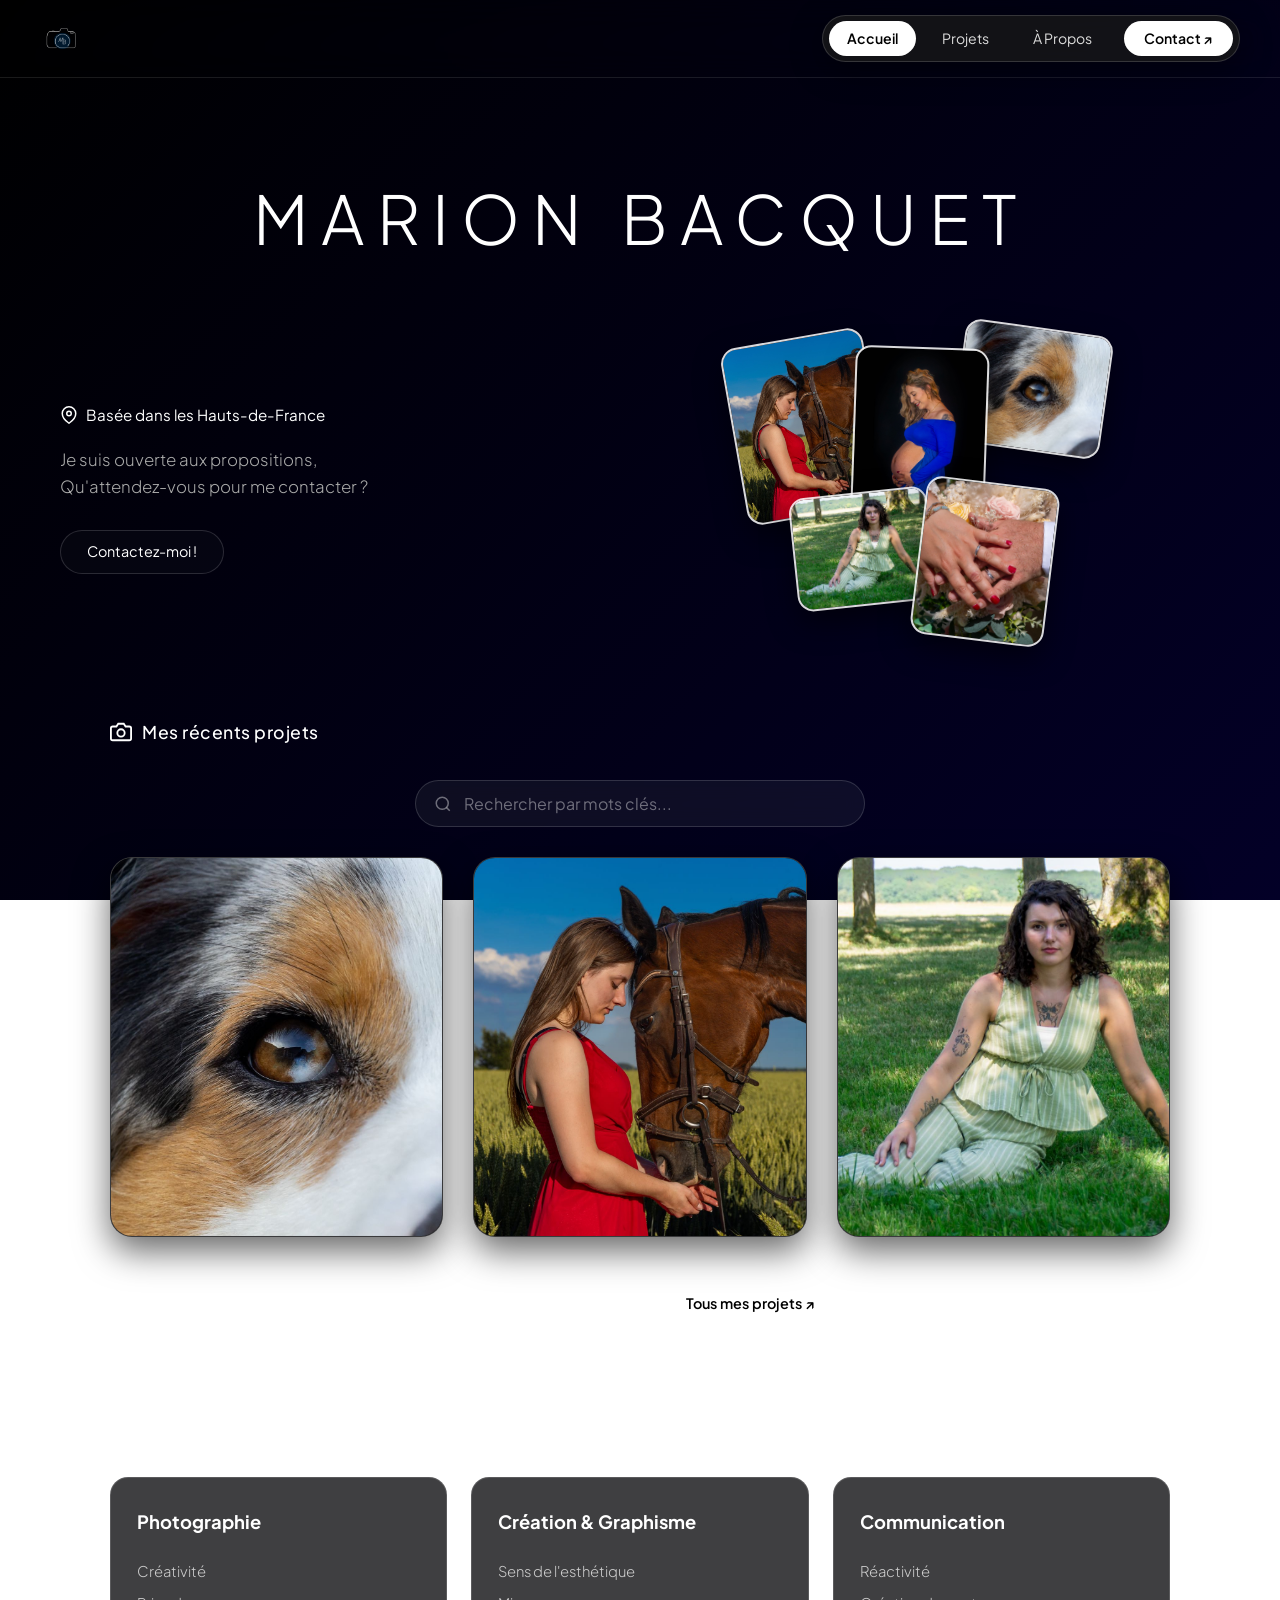
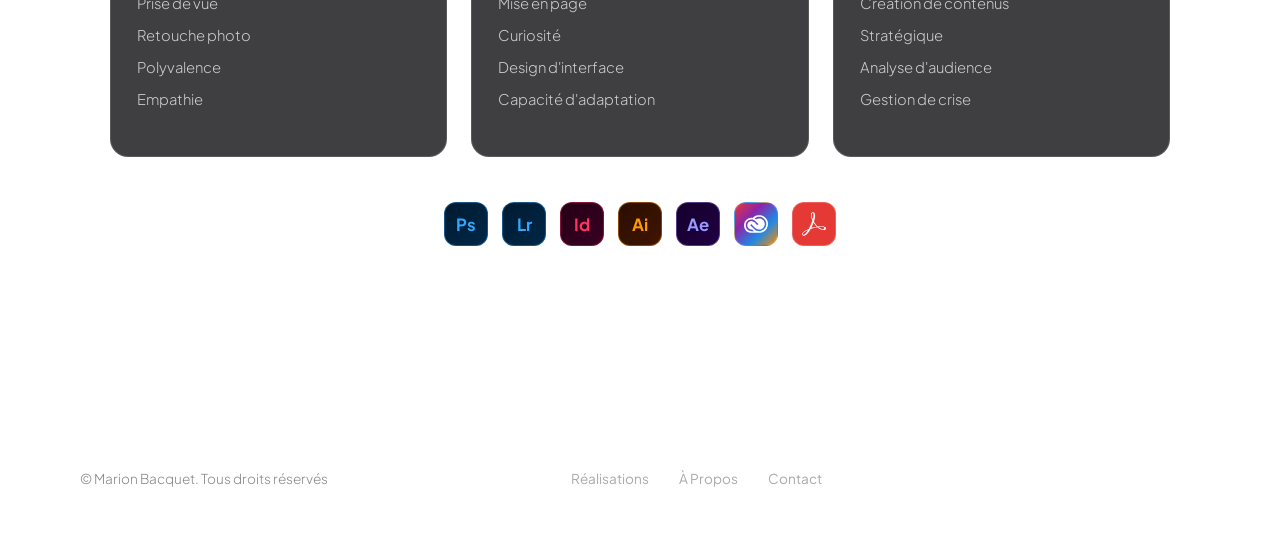
==== index.html @ b490e2b1 "photo_art" ====
<!DOCTYPE html>
<html lang="fr">

<head>
    <meta charset="UTF-8">
    <meta name="viewport" content="width=device-width, initial-scale=1.0">
    <title>Marion Bacquet - Portfolio</title>
    <meta name="description"
        content="Portfolio professionnel de Marion Bacquet. Photographie, Création & Graphisme, et Communication.">
    <!-- Google Fonts -->
    <link rel="preconnect" href="https://fonts.googleapis.com">
    <link rel="preconnect" href="https://fonts.gstatic.com" crossorigin>
    <link
        href="https://fonts.googleapis.com/css2?family=Plus+Jakarta+Sans:ital,wght@0,300;0,400;0,500;0,600;0,700;1,400&display=swap"
        rel="stylesheet">
    <link rel="stylesheet" href="style.css">
</head>

<body>

    <!-- Top Navigation Header -->
    <header class="navbar-header">
        <div class="nav-container">
            <!-- Brand Logo -->
            <a href="index.html" class="brand-logo" aria-label="Accueil Marion Bacquet">
                <img src="assets/logo.png" alt="Logo Marion Bacquet" class="grid-card-photo">
            </a>

            <!-- Pill Navigation Bar -->
            <nav class="nav-capsule">
                <a href="index.html" class="nav-link active">Accueil</a>
                <a href="projets.html" class="nav-link">Projets</a>
                <a href="about.html" class="nav-link">À Propos</a>
                <a href="#contact" class="nav-btn-contact">Contact ↗</a>
            </nav>
        </div>
        <meta property="og:title" content="Portfolio" />
        <meta property="og:description" content="Mon portfolio" />
        <meta property="og:image" content="https://marionbacquet.com/assets/og-image.png" />
        <meta property="og:image:width" content="1200" />
        <meta property="og:image:height" content="627" />
        <meta property="og:type" content="website" />

        <!-- Pour forcer l'affichage en grand sur mobile et autres réseaux -->
        <meta name="twitter:card" content="summary_large_image" />
        <meta name="twitter:image" content="https://marionbacquet/assets/og-image.png" />
    </header>

    <main>
        <!-- Hero Section -->
        <section class="hero-section">
            <h1 class="hero-title">MARION BACQUET</h1>

            <div class="hero-grid">
                <!-- Hero Left Column -->
                <div class="hero-left">
                    <div class="location-badge">
                        <svg class="icon-pin" width="18" height="18" viewBox="0 0 24 24" fill="none"
                            stroke="currentColor" stroke-width="2">
                            <path d="M21 10c0 7-9 13-9 13s-9-6-9-13a9 9 0 0 1 18 0z"></path>
                            <circle cx="12" cy="10" r="3"></circle>
                        </svg>
                        <span>Basée dans les Hauts-de-France</span>
                    </div>

                    <p class="hero-intro">
                        Je suis ouverte aux propositions,<br>
                        Qu'attendez-vous pour me contacter ?
                    </p>

                    <a href="#contact" class="btn-pill-outline">Contactez-moi !</a>
                </div>

                <!-- Hero Right Column (Collage Photos) -->
                <div class="hero-right">
                    <div class="photo-collage">
                        <!-- Photo 1: Red dress with horse -->
                        <div class="collage-item item-1">
                            <img src="assets/horse_red_dress.png" alt="Shooting Cheval - Femme robe rouge"
                                fetchpriority="high" decoding="async">
                        </div>
                        <!-- Photo 2: Maternity blue dress -->
                        <div class="collage-item item-2">
                            <img src="assets/maternity_blue.png" alt="Shooting Maternité - Robe bleue" decoding="async">
                        </div>
                        <!-- Photo 3: Dog portrait -->
                        <div class="collage-item item-3">
                            <img src="assets/dog_portrait.png" alt="Portrait canin - Chien yeux bleus" decoding="async">
                        </div>
                        <!-- Photo 4: Woman in grass -->
                        <div class="collage-item item-4">
                            <img src="assets/woman_grass.png" alt="Portrait femme dans l'herbe" decoding="async">
                        </div>
                        <!-- Photo 5: Couple rings -->
                        <div class="collage-item item-5">
                            <img src="assets/couple_rings.png" alt="Main couple avec alliances et bouquet"
                                decoding="async">
                        </div>
                    </div>
                </div>
            </div>
        </section>

        <!-- Section: Mes récents projets -->
        <section class="section-projects" id="projets">
            <div class="section-header">
                <svg class="section-icon" width="22" height="22" viewBox="0 0 24 24" fill="none" stroke="currentColor"
                    stroke-width="2">
                    <path d="M23 19a2 2 0 0 1-2 2H3a2 2 0 0 1-2-2V8a2 2 0 0 1 2-2h4l2-3h6l2 3h4a2 2 0 0 1 2 2z"></path>
                    <circle cx="12" cy="13" r="4"></circle>
                </svg>
                <h2>Mes récents projets</h2>
            </div>

            <!-- Barre de recherche pour les projets -->
            <div class="search-bar-container">
                <div class="search-bar-wrapper">
                    <svg class="search-icon" width="18" height="18" viewBox="0 0 24 24" fill="none"
                        stroke="currentColor" stroke-width="2">
                        <circle cx="11" cy="11" r="8"></circle>
                        <line x1="21" y1="21" x2="16.65" y2="16.65"></line>
                    </svg>
                    <input type="text" class="project-search-input" placeholder="Rechercher par mots clés..."
                        aria-label="Rechercher des projets">
                </div>
            </div>

            <div class="all-projects-grid" id="mainProjectsGrid">
                <!-- Card 1: Portrait Canin -->
                <a href="shooting-dog.html" class="grid-card-interactive" aria-label="Projet Portrait Canin">
                    <img src="assets/dog_portrait.png" alt="Portrait Canin" class="grid-card-photo" loading="lazy"
                        decoding="async">
                    <div class="grid-card-glass-hover">
                        <h3>Portrait Canin</h3>
                        <p>Shooting animalier capturant la personnalité et la douceur des animaux de compagnie.</p>
                        <span class="glass-btn">Voir le projet ↗</span>
                    </div>
                </a>

                <!-- Card 2: Shooting Cheval -->
                <a href="shooting-cheval.html" class="grid-card-interactive" aria-label="Projet Shooting Cheval">
                    <img src="assets/horse_red_dress.png" alt="Shooting Cheval" class="grid-card-photo" loading="lazy"
                        decoding="async">
                    <div class="grid-card-glass-hover">
                        <h3>Shooting Cheval</h3>
                        <p>J'ai réalisé mon premier shooting avec un cheval en Juin dernier, ce fut une expérience très
                            enrichissante pour moi.</p>
                        <span class="glass-btn">Voir le projet ↗</span>
                    </div>
                </a>

                <!-- Card 3: Portrait Nature -->
                <a href="shooting-leslie.html" class="grid-card-interactive" aria-label="Projet Portrait Nature">
                    <img src="assets/woman_grass.png" alt="Portrait Nature" class="grid-card-photo" loading="lazy"
                        decoding="async">
                    <div class="grid-card-glass-hover">
                        <h3>Portrait Nature</h3>
                        <p>Shooting portrait en extérieur, dans un cadre très joli.</p>
                        <span class="glass-btn">Voir le projet ↗</span>
                    </div>
                </a>
            </div>

            <!-- Foldable Extra Projects Row -->
            <div class="extra-projects-wrapper" id="extraProjects">
                <div class="all-projects-grid" id="extraProjectsGrid" style="margin-top: 24px;">
                    <!-- Card 4: Mariage & Alliances -->
                    <a href="shooting-mariage.html" class="grid-card-interactive"
                        aria-label="Projet Mariage & Alliances">
                        <img src="assets/couple_rings.png" alt="Mariage & Alliances" class="grid-card-photo"
                            loading="lazy" decoding="async">
                        <div class="grid-card-glass-hover">
                            <h3>Mariage & Alliances</h3>
                            <p>Reportage mariage focalisé sur les détails, les émotions et les moments précieux.</p>
                            <span class="glass-btn">Voir le projet ↗</span>
                        </div>
                    </a>

                    <!-- Card 5: Bully On Rocks -->
                    <a href="bullyonrocks.html" class="grid-card-interactive" aria-label="Projet Bully On Rocks">
                        <img src="assets/bullyonrocks/tete.jpg" alt="Bully On Rocks" class="grid-card-photo"
                            loading="lazy" decoding="async">
                        <div class="grid-card-glass-hover">
                            <h3>Bully On Rocks</h3>
                            <p>Shooting pour un groupe de Rock, au festival de Bully-les-Mines en 2026. Le festival
                                "Bully On Rocks"</p>
                            <span class="glass-btn">Voir le projet ↗</span>
                        </div>
                    </a>

                    <!-- Card 6: Shooting Maternité -->
                    <a href="shooting-maternite.html" class="grid-card-interactive"
                        aria-label="Projet Shooting Maternité">
                        <img src="assets/maternity_blue.png" alt="Shooting Maternité" class="grid-card-photo"
                            loading="lazy" decoding="async">
                        <div class="grid-card-glass-hover">
                            <h3>Shooting Maternité</h3>
                            <p>Séance photo de mise en valeur de la future maman en intérieur.</p>
                            <span class="glass-btn">Voir le projet ↗</span>
                        </div>
                    </a>

                    <!-- Card 7: Projet Audiovisuel -->
                    <a href="audiovisuel.html" class="grid-card-interactive" aria-label="Projet Projet Audiovisuel">
                        <img src="assets/audiovisuel.png" alt="Projet Audiovisuel" class="grid-card-photo"
                            loading="lazy" decoding="async">
                        <div class="grid-card-glass-hover">
                            <h3>Projet Audiovisuel</h3>
                            <p>Court-métrage et réalisation vidéo explorant la dynamique relationnelle, les éclairages
                                cinématographiques et la colorimétrie.</p>
                            <span class="glass-btn">Voir le projet ↗</span>
                        </div>
                    </a>

                    <!-- Card 8: Communication & Branding -->
                    <a href="communication.html" class="grid-card-interactive"
                        aria-label="Projet Communication & Branding">
                        <img src="assets/communication.png" alt="Communication & Branding" class="grid-card-photo"
                            loading="lazy" decoding="async">
                        <div class="grid-card-glass-hover">
                            <h3>Communication & Branding</h3>
                            <p>Conception d'identités visuelles, chartes graphiques et supports de communication.</p>
                            <span class="glass-btn">Voir le projet ↗</span>
                        </div>
                    </a>

                    <!-- Card 9: Shooting Studio -->
                    <a href="audiovisuel.html" class="grid-card-interactive" aria-label="Projet Shooting Studio">
                        <img src="assets/audio1.png" alt="Shooting Studio" class="grid-card-photo" loading="lazy"
                            decoding="async">
                        <div class="grid-card-glass-hover">
                            <h3>Shooting Studio</h3>
                            <p>Travail de la lumière et des ombres en studio pour des portraits artistiques uniques.</p>
                            <span class="glass-btn">Voir le projet ↗</span>
                        </div>
                    </a>

                    <!-- Card 10: Tournage Extérieur -->
                    <a href="audiovisuel.html" class="grid-card-interactive" aria-label="Projet Tournage Extérieur">
                        <img src="assets/audio2.png" alt="Tournage Extérieur" class="grid-card-photo" loading="lazy"
                            decoding="async">
                        <div class="grid-card-glass-hover">
                            <h3>Tournage Extérieur</h3>
                            <p>Prises de vue en lumière naturelle lors de "l'heure d'or" pour spots vidéo de prévention.
                            </p>
                            <span class="glass-btn">Voir le projet ↗</span>
                        </div>
                    </a>
                </div>
            </div>

            <div class="section-action" style="display: flex; gap: 14px; flex-wrap: wrap; justify-content: center;">
                <button type="button" id="toggleProjectsBtn" class="btn-pill-large"
                    style="cursor: pointer; background: rgba(255, 255, 255, 0.05);">Voir plus de projets ▼</button>
                <a href="projets.html" class="btn-pill-large"
                    style="background: #ffffff; color: #000000; font-weight: 600;">Tous mes projets ↗</a>
            </div>
        </section>

        <!-- Section: Mes compétences -->
        <section class="section-skills" id="competences">
            <div class="section-header">
                <svg class="section-icon" width="22" height="22" viewBox="0 0 24 24" fill="none" stroke="currentColor"
                    stroke-width="2">
                    <path d="M12 22s8-4 8-10V5l-8-3-8 3v7c0 6 8 10 8 10z"></path>
                    <polyline points="9 12 11 14 15 10"></polyline>
                </svg>
                <h2>Mes compétences</h2>
            </div>

            <div class="skills-grid">
                <!-- Skill 1 -->
                <div class="skill-card">
                    <h3>Photographie</h3>
                    <ul>
                        <li>Créativité</li>
                        <li>Prise de vue</li>
                        <li>Retouche photo</li>
                        <li>Polyvalence</li>
                        <li>Empathie</li>
                    </ul>
                </div>

                <!-- Skill 2 -->
                <div class="skill-card">
                    <h3>Création & Graphisme</h3>
                    <ul>
                        <li>Sens de l'esthétique</li>
                        <li>Mise en page</li>
                        <li>Curiosité</li>
                        <li>Design d'interface</li>
                        <li>Capacité d'adaptation</li>
                    </ul>
                </div>

                <!-- Skill 3 -->
                <div class="skill-card">
                    <h3>Communication</h3>
                    <ul>
                        <li>Réactivité</li>
                        <li>Création de contenus</li>
                        <li>Stratégique</li>
                        <li>Analyse d'audience</li>
                        <li>Gestion de crise</li>
                    </ul>
                </div>
            </div>

            <!-- Adobe Software Badges Row -->
            <div class="adobe-tools-row">
                <div class="adobe-badge ps" title="Adobe Photoshop">
                    <span>Ps</span>
                </div>
                <div class="adobe-badge lr" title="Adobe Lightroom">
                    <span>Lr</span>
                </div>
                <div class="adobe-badge id" title="Adobe InDesign">
                    <span>Id</span>
                </div>
                <div class="adobe-badge ai" title="Adobe Illustrator">
                    <span>Ai</span>
                </div>
                <div class="adobe-badge ae" title="Adobe After Effects">
                    <span>Ae</span>
                </div>
                <div class="adobe-badge cc" title="Adobe Creative Cloud">
                    <svg width="24" height="24" viewBox="0 0 24 24" fill="currentColor"
                        aria-label="Creative Cloud Logo">
                        <path
                            d="M14.782 3.153c-.231.02-.472.04-.703.07a8.453 8.453 0 0 0-2.832.834 8.951 8.951 0 0 0-2.46 1.777c-.03.04-.09.06-.141.05a7.44 7.44 0 0 0-1.496-.07 7.424 7.424 0 0 0-2.932.763c-1.768.884-3.013 2.26-3.736 4.108a7.089 7.089 0 0 0-.462 2.139c0 .05-.01.09-.02.13v.773c.02.201.05.392.07.593.1.813.332 1.596.703 2.33.824 1.646 2.089 2.851 3.786 3.594a7.127 7.127 0 0 0 2.45.593c.032 0 .06.004.086.01h8.576c.183-.017.362-.035.547-.06a8.344 8.344 0 0 0 2.811-.834 8.836 8.836 0 0 0 3.646-3.304 8.187 8.187 0 0 0 1.184-3.093c.05-.34.08-.692.121-1.034 0-.05.01-.09.02-.13v-.794c-.02-.23-.05-.452-.05-.662a8.345 8.345 0 0 0-.834-2.812 8.952 8.952 0 0 0-3.324-3.645 8.245 8.245 0 0 0-3.072-1.175c-.362-.06-.713-.09-1.075-.13-.05 0-.09-.01-.14-.02zm.369 1.693c2.126.005 3.93.826 5.395 2.455a6.93 6.93 0 0 1 1.616 3.323c.15.764.181 1.547.07 2.32-.19 1.346-.702 2.55-1.576 3.605a7.082 7.082 0 0 1-3.997 2.45 7.297 7.297 0 0 1-2.56.1c-1.095-.14-2.099-.501-3.003-1.154a5.2 5.2 0 0 1-.672-.573c-1.226-1.205-2.44-2.42-3.666-3.625-.301-.3-.321-.632-.18-.934a.822.822 0 0 1 .863-.472c.21.02.372.141.522.292 1.105 1.114 2.2 2.209 3.304 3.324a5.263 5.263 0 0 0 3.093 1.536c1.948.261 3.605-.341 4.92-1.798.713-.793 1.145-1.747 1.326-2.811.26-1.587-.11-3.013-1.095-4.268-.873-1.115-2.018-1.808-3.404-2.059-1.416-.25-2.751.02-3.966.794-.03.02-.1.03-.131.01a9.04 9.04 0 0 0-1.406-.854s-.01-.01-.02-.03a6.603 6.603 0 0 1 1.255-.823 6.646 6.646 0 0 1 2.641-.784 8.45 8.45 0 0 1 .67-.024zM7.546 7.509c1.455-.024 2.791.525 3.982 1.63.854.802 1.637 1.636 2.46 2.47.231.23.281.522.171.833-.11.311-.362.462-.683.512a.722.722 0 0 1-.632-.23c-.784-.784-1.567-1.557-2.34-2.35-.633-.653-1.386-1.025-2.27-1.186-1.958-.351-3.936.784-4.639 2.641-.904 2.36.522 5.031 2.982 5.594.482.11.995.11 1.497.1.14-.01.22.04.32.13.483.473.995.945 1.497 1.416.03.03.07.06.1.09-.06 0-.1.01-.14.01h-2.3a5.833 5.833 0 0 1-5.693-4.568c-.653-2.942 1.034-5.925 3.926-6.798a6.33 6.33 0 0 1 1.762-.294Z" />
                    </svg>
                </div>
                <div class="adobe-badge pdf" title="Adobe Acrobat / PDF">
                    <svg width="24" height="24" viewBox="0 0 24 24" fill="currentColor" aria-label="Adobe Acrobat Logo">
                        <path
                            d="M23.63 15.3c-.71-.745-2.166-1.17-4.224-1.17-1.1 0-2.377.106-3.761.354a19.443 19.443 0 0 1-2.307-2.661c-.532-.71-.994-1.49-1.42-2.236.817-2.484 1.207-4.507 1.207-5.962 0-1.632-.603-3.336-2.342-3.336-.532 0-1.065.32-1.349.781-.78 1.384-.425 4.4.923 7.381a60.277 60.277 0 0 1-1.703 4.507c-.568 1.349-1.207 2.733-1.917 4.01C2.834 18.53.314 20.34.03 21.758c-.106.533.071 1.03.462 1.42.142.107.639.533 1.49.533 2.59 0 5.323-4.188 6.707-6.707 1.065-.355 2.13-.71 3.194-.994a34.963 34.963 0 0 1 3.407-.745c2.732 2.448 5.145 2.839 6.352 2.839 1.49 0 2.023-.604 2.2-1.1.32-.64.106-1.349-.213-1.704zm-1.42 1.03c-.107.532-.64.887-1.384.887-.213 0-.39-.036-.604-.071-1.348-.32-2.626-.994-3.903-2.059a17.717 17.717 0 0 1 2.98-.248c.746 0 1.385.035 1.81.142.497.106 1.278.426 1.1 1.348zm-7.524-1.668a38.01 38.01 0 0 0-2.945.674 39.68 39.68 0 0 0-2.52.745 40.05 40.05 0 0 0 1.207-2.555c.426-.994.78-2.023 1.136-2.981.354.603.745 1.207 1.135 1.739a50.127 50.127 0 0 0 1.987 2.378zM10.038 1.46a.768.768 0 0 1 .674-.425c.745 0 .887.851.887 1.526 0 1.135-.355 2.874-.958 4.861-1.03-2.768-1.1-5.074-.603-5.962zM6.134 17.997c-1.81 2.981-3.549 4.826-4.613 4.826a.872.872 0 0 1-.532-.177c-.213-.213-.32-.461-.249-.745.213-1.065 2.271-2.555 5.394-3.904Z" />
                    </svg>
                </div>
            </div>

            <div class="section-action">
                <a href="about.html" class="btn-pill-large">En savoir plus →</a>
            </div>
        </section>
    </main>

    <!-- Site Footer -->
    <footer class="site-footer" id="contact">
        <div class="footer-container">
            <div class="footer-copyright">
                © Marion Bacquet. Tous droits réservés
            </div>

            <div class="footer-nav">
                <a href="projets.html">Réalisations</a>
                <a href="about.html">À Propos</a>
                <a href="#contact">Contact</a>
            </div>

            <div class="footer-socials">
                <!-- Mail -->
                <a href="mailto:photobymarion62@gmail.com" class="social-icon" aria-label="Email">
                    <svg width="22" height="22" viewBox="0 0 24 24" fill="none" stroke="currentColor"
                        stroke-width="1.8">
                        <rect x="2" y="4" width="20" height="16" rx="3"></rect>
                        <path d="M22 6l-10 7L2 6"></path>
                    </svg>
                </a>
                <!-- Instagram -->
                <a href="https://www.instagram.com/marion_bacquet/" target="_blank" rel="noopener" class="social-icon"
                    aria-label="Instagram">
                    <svg width="22" height="22" viewBox="0 0 24 24" fill="none" stroke="currentColor"
                        stroke-width="1.8">
                        <rect x="2" y="2" width="20" height="20" rx="6"></rect>
                        <path d="M16 11.37A4 4 0 1 1 12.63 8 4 4 0 0 1 16 11.37z"></path>
                        <line x1="17.5" y1="6.5" x2="17.51" y2="6.5"></line>
                    </svg>
                </a>
                <!-- Facebook -->
                <a href="https://www.facebook.com/profile.php?id=61564428346141" target="_blank" rel="noopener"
                    class="social-icon" aria-label="Facebook">
                    <svg width="22" height="22" viewBox="0 0 24 24" fill="none" stroke="currentColor"
                        stroke-width="1.8">
                        <path d="M18 2h-3a5 5 0 0 0-5 5v3H7v4h3v8h4v-8h3l1-4h-4V7a1 1 0 0 1 1-1h3z"></path>
                    </svg>
                </a>
                <!-- LinkedIn -->
                <a href="https://www.linkedin.com/in/marion-bacquet-a51765388/" target="_blank" rel="noopener"
                    class="social-icon" aria-label="LinkedIn">
                    <svg width="22" height="22" viewBox="0 0 24 24" fill="none" stroke="currentColor"
                        stroke-width="1.8">
                        <path d="M16 8a6 6 0 0 1 6 6v7h-4v-7a2 2 0 0 0-2-2 2 2 0 0 0-2 2v7h-4v-7a6 6 0 0 1 6-6z"></path>
                        <rect x="2" y="9" width="4" height="12"></rect>
                        <circle cx="4" cy="4" r="2"></circle>
                    </svg>
                </a>
            </div>
        </div>
    </footer>

    <!-- Global Contact Modal Popup -->
    <div id="contactModal" class="modal-overlay" aria-hidden="true" role="dialog">
        <div class="modal-container">
            <button id="closeContactModal" class="modal-close-btn" aria-label="Fermer la fenêtre">✕</button>
            <h2 class="modal-title">Contactez-moi :</h2>
            <form id="contactForm" action="https://formspree.io/f/xppaovye" method="POST" class="modal-form">
                <div class="form-row-duo">
                    <div class="form-group">
                        <label for="modalPrenom">Prénom :</label>
                        <input type="text" id="modalPrenom" name="prenom" class="form-input" placeholder="........"
                            required>
                    </div>
                    <div class="form-group">
                        <label for="modalNom">Nom :</label>
                        <input type="text" id="modalNom" name="nom" class="form-input" placeholder="........" required>
                    </div>
                </div>

                <div class="form-group">
                    <label for="modalEmail">Adresse Mail :</label>
                    <!-- _replyto permet de répondre directement à l'expéditeur depuis ta boîte mail -->
                    <input type="email" id="modalEmail" name="email" class="form-input" placeholder="........" required>
                </div>

                <div class="form-group">
                    <label for="modalSujet">Sujet :</label>
                    <!-- _subject définit le titre de l'e-mail que tu vas recevoir -->
                    <input type="text" id="modalSujet" name="_subject" class="form-input" placeholder="........"
                        required>
                </div>

                <div class="form-group">
                    <label for="modalMessage">Message :</label>
                    <textarea id="modalMessage" name="message" class="form-textarea" placeholder="........"
                        required></textarea>
                </div>

                <button type="submit" class="form-submit-btn">Envoyer le message ↗</button>
            </form>
        </div>
    </div>

    <script src="script.js"></script>

</body>

</html>
---- style.css ----
/* --- Base & Design Tokens --- */
:root {
    --bg-main: #000000;
    --text-primary: #ffffff;
    --text-muted: #aaaaaa;
    --border-color: rgba(255, 255, 255, 0.15);
    --border-hover: rgba(255, 255, 255, 0.4);
    --font-family: 'Plus Jakarta Sans', -apple-system, BlinkMacSystemFont, 'Segoe UI', Roboto, sans-serif;
    --capsule-bg: rgba(22, 22, 24, 0.85);
}

* {
    margin: 0;
    padding: 0;
    box-sizing: border-box;
}

html {
    scroll-behavior: smooth;
    overflow-x: hidden;
    max-width: 100vw;
}

body {
    background: linear-gradient(135deg, #000000 0%, #030027 100%) no-repeat;
    background-attachment: fixed;
    color: var(--text-primary);
    font-family: var(--font-family);
    line-height: 1.5;
    -webkit-font-smoothing: antialiased;
    overflow-x: hidden;
    max-width: 100vw;
    width: 100%;
    padding-bottom: 20px;
}

img {
    display: block;
    max-width: 100%;
    width: 100%;
    height: 100%;
    object-fit: cover;
}

a {
    color: inherit;
    text-decoration: none;
}

/* --- Top Navigation Bar --- */
.navbar-header {
    position: sticky;
    top: 0;
    left: 0;
    z-index: 1000;
    width: 100%;
    backdrop-filter: blur(16px);
    -webkit-backdrop-filter: blur(16px);
    border-bottom: 1px solid rgba(255, 255, 255, 0.1);
    padding: 15px 40px;
    margin-bottom: 20px;
}

.nav-container {
    max-width: 1200px;
    width: 100%;
    margin: 0 auto;
    display: flex;
    justify-content: space-between;
    align-items: center;
}

.brand-logo {
    width: 42px;
    height: 42px;
    min-width: 42px;
    display: flex;
    align-items: center;
    justify-content: center;
    border-radius: 50%;
    overflow: hidden;
    transition: transform 0.3s ease;
    flex-shrink: 0;
}

.brand-logo:hover {
    transform: scale(1.08);
}

.nav-capsule {
    background: var(--capsule-bg);
    backdrop-filter: blur(16px);
    -webkit-backdrop-filter: blur(16px);
    border: 1px solid var(--border-color);
    border-radius: 50px;
    padding: 5px 6px;
    display: flex;
    align-items: center;
    gap: 8px;
    box-shadow: 0 8px 32px rgba(0, 0, 0, 0.4);
}

.nav-link {
    font-size: 0.88rem;
    font-weight: 400;
    color: #dddddd;
    padding: 7px 18px;
    border-radius: 30px;
    transition: all 0.25s ease;
}

.nav-link:hover {
    color: #ffffff;
    background: rgba(255, 255, 255, 0.08);
}

.nav-link.active {
    background: #ffffff;
    color: #000000;
    font-weight: 600;
}

.nav-btn-contact {
    background: #ffffff;
    color: #000000;
    font-size: 0.88rem;
    font-weight: 600;
    padding: 7px 20px;
    border-radius: 30px;
    margin-left: 6px;
    transition: all 0.25s ease;
    display: inline-flex;
    align-items: center;
    gap: 4px;
}

.nav-btn-contact:hover {
    background: #e2e2e2;
    transform: translateY(-1px);
    box-shadow: 0 4px 12px rgba(255, 255, 255, 0.2);
}

/* --- Hero Section --- */
.hero-section {
    max-width: 1200px;
    margin: 0 auto;
    padding: 40px 20px 80px;
}

.hero-title {
    font-size: clamp(2.4rem, 5.5vw, 4.2rem);
    font-weight: 300;
    letter-spacing: 12px;
    text-align: center;
    text-transform: uppercase;
    color: #ffffff;
    margin: 30px 0 70px;
    word-spacing: 4px;
}

.hero-grid {
    display: grid;
    grid-template-columns: 1fr 1.2fr;
    gap: 40px;
    align-items: center;
}

.hero-left {
    display: flex;
    flex-direction: column;
    align-items: flex-start;
}

.location-badge {
    display: inline-flex;
    align-items: center;
    gap: 8px;
    font-size: 0.95rem;
    color: #ffffff;
    font-weight: 400;
    margin-bottom: 20px;
}

.icon-pin {
    color: #ffffff;
}

.hero-intro {
    font-size: 1.05rem;
    color: var(--text-muted);
    line-height: 1.6;
    font-weight: 300;
    margin-bottom: 30px;
}

.btn-pill-outline {
    display: inline-block;
    border: 1px solid var(--border-color);
    border-radius: 50px;
    padding: 10px 26px;
    font-size: 0.9rem;
    color: #ffffff;
    font-weight: 400;
    transition: all 0.3s ease;
    background: rgba(255, 255, 255, 0.02);
}

.btn-pill-outline:hover {
    border-color: #ffffff;
    background: #ffffff;
    color: #000000;
    box-shadow: 0 4px 15px rgba(255, 255, 255, 0.15);
}

/* --- Hero Right (Photo Collage) --- */
.hero-right {
    display: flex;
    justify-content: center;
    align-items: center;
}

.photo-collage {
    position: relative;
    width: 380px;
    height: 300px;
}

.collage-item {
    position: absolute;
    border-radius: 14px;
    overflow: hidden;
    border: 2.5 solid #ffffff;
    box-shadow: 0 12px 30px rgba(0, 0, 0, 0.6);
    transition: transform 0.4s cubic-bezier(0.175, 0.885, 0.32, 1.275), z-index 0.4s ease;
    cursor: pointer;
    background: #111;
    outline: 2px solid rgba(255, 255, 255, 0.85);
}

.collage-item:hover {
    transform: scale(1.15) rotate(0deg) !important;
    z-index: 20 !important;
    box-shadow: 0 20px 45px rgba(0, 0, 0, 0.9);
}

/* Collage Positioning & Tilt Angles */
.item-1 {
    width: 140px;
    height: 175px;
    top: 0px;
    left: 10px;
    transform: rotate(-10deg);
    z-index: 2;
}

.item-2 {
    width: 130px;
    height: 165px;
    top: 10px;
    left: 130px;
    transform: rotate(2deg);
    z-index: 3;
}

.item-3 {
    width: 145px;
    height: 120px;
    top: -10px;
    left: 235px;
    transform: rotate(8deg);
    z-index: 1;
}

.item-4 {
    width: 135px;
    height: 110px;
    top: 155px;
    left: 70px;
    transform: rotate(-6deg);
    z-index: 4;
}

.item-5 {
    width: 130px;
    height: 155px;
    top: 145px;
    left: 195px;
    transform: rotate(7deg);
    z-index: 5;
}

/* --- Section Shared Styles --- */
.section-projects,
.section-skills {
    max-width: 1100px;
    margin: 0 auto 90px;
    padding: 0 20px;
}

.section-header {
    display: flex;
    align-items: center;
    gap: 10px;
    margin-bottom: 35px;
    color: #e0e0e0;
}

.section-icon {
    color: #ffffff;
}

.section-header h2 {
    font-size: 1.1rem;
    font-weight: 500;
    letter-spacing: 0.5px;
    color: #ffffff;
}

.section-action {
    display: flex;
    justify-content: center;
    margin-top: 45px;
}

.btn-pill-large {
    display: inline-block;
    border: 1px solid var(--border-color);
    border-radius: 50px;
    padding: 10px 32px;
    font-size: 0.9rem;
    color: #ffffff;
    font-weight: 400;
    transition: all 0.3s ease;
    background: rgba(255, 255, 255, 0.02);
}

.btn-pill-large:hover {
    border-color: #ffffff;
    background: rgba(255, 255, 255, 0.1);
    transform: translateY(-2px);
}

/* --- Projects Section Cards --- */
.projects-cards-grid {
    display: grid;
    grid-template-columns: 1fr 1.1fr 1fr;
    gap: 24px;
    align-items: center;
}

.project-card {
    border-radius: 20px;
    overflow: hidden;
    transition: transform 0.3s ease, box-shadow 0.3s ease;
}

.card-img {
    height: 360px;
    border: 1px solid var(--border-color);
}

.card-img:hover {
    transform: translateY(-4px);
    border-color: var(--border-hover);
}

.card-content-glass {
    background: rgba(240, 240, 242, 0.92);
    backdrop-filter: blur(20px);
    -webkit-backdrop-filter: blur(20px);
    border-radius: 20px;
    padding: 40px 28px;
    text-align: center;
    color: #111111;
    height: 360px;
    display: flex;
    flex-direction: column;
    justify-content: center;
    align-items: center;
    box-shadow: 0 15px 35px rgba(0, 0, 0, 0.3);
}

.card-content-glass h3 {
    font-size: 1.35rem;
    font-weight: 700;
    color: #000000;
    margin-bottom: 16px;
}

.card-content-glass p {
    font-size: 0.92rem;
    color: #333333;
    line-height: 1.55;
    margin-bottom: 28px;
    font-weight: 400;
}

.card-link {
    font-size: 0.8rem;
    font-weight: 600;
    color: #555555;
    text-decoration: underline;
    text-underline-offset: 3px;
    transition: color 0.2s ease;
}

.card-link:hover {
    color: #000000;
}

/* --- Skills Section Cards --- */
.skills-grid {
    display: grid;
    grid-template-columns: repeat(3, 1fr);
    gap: 24px;
}

.skill-card {
    background: rgba(16, 16, 18, 0.8);
    border: 1px solid var(--border-color);
    border-radius: 18px;
    padding: 30px 26px;
    min-height: 280px;
    transition: transform 0.3s ease, border-color 0.3s ease;
}

.skill-card:hover {
    transform: translateY(-4px);
    border-color: var(--border-hover);
}

.skill-card h3 {
    font-size: 1.15rem;
    font-weight: 700;
    color: #ffffff;
    margin-bottom: 24px;
}

.skill-card ul {
    list-style: none;
    display: flex;
    flex-direction: column;
    gap: 10px;
}

.skill-card li {
    font-size: 0.92rem;
    color: #cccccc;
    font-weight: 300;
}

/* --- Adobe Software Row --- */
.adobe-tools-row {
    display: flex;
    justify-content: center;
    align-items: center;
    gap: 14px;
    margin-top: 45px;
    flex-wrap: wrap;
}

.adobe-badge {
    width: 44px;
    height: 44px;
    border-radius: 12px;
    display: flex;
    justify-content: center;
    align-items: center;
    font-weight: 700;
    font-size: 1.05rem;
    cursor: pointer;
    transition: transform 0.25s ease, box-shadow 0.25s ease;
    user-select: none;
}

.adobe-badge:hover {
    transform: translateY(-4px) scale(1.08);
    box-shadow: 0 8px 20px rgba(255, 255, 255, 0.15);
}

/* Photoshop */
.adobe-badge.ps {
    background: #001e36;
    color: #31a8ff;
    border: 1px solid rgba(49, 168, 255, 0.4);
}

/* Lightroom */
.adobe-badge.lr {
    background: #001e36;
    color: #31a8ff;
    border: 1px solid rgba(49, 168, 255, 0.4);
}

/* InDesign */
.adobe-badge.id {
    background: #2b001a;
    color: #ff3366;
    border: 1px solid rgba(255, 51, 102, 0.4);
}

/* Illustrator */
.adobe-badge.ai {
    background: #331100;
    color: #ff9a00;
    border: 1px solid rgba(255, 154, 0, 0.4);
}

/* After Effects */
.adobe-badge.ae {
    background: #1a0033;
    color: #9999ff;
    border: 1px solid rgba(153, 153, 255, 0.4);
}

/* Creative Cloud / Express */
.adobe-badge.cc {
    background: linear-gradient(135deg, #e53935, #8e24aa, #1e88e5, #fb8c00);
    border: 1px solid rgba(255, 255, 255, 0.2);
}

/* Acrobat / PDF */
.adobe-badge.pdf {
    background: #e53935;
    color: #ffffff;
    border: 1px solid rgba(255, 255, 255, 0.2);
}

/* --- Site Footer --- */
.site-footer {
    width: 100%;
    border-top: 1px solid rgba(255, 255, 255, 0.1);
    padding: 40px 0 20px;
    margin-top: 80px;
}

.footer-container {
    max-width: 1200px;
    width: 100%;
    margin: 0 auto;
    padding: 0 40px;
    display: flex;
    justify-content: space-between;
    align-items: center;
    font-size: 0.85rem;
    color: #888888;
}

.footer-copyright {
    font-weight: 300;
}

.footer-nav {
    display: flex;
    gap: 30px;
}

.footer-nav a {
    color: #aaaaaa;
    transition: color 0.2s ease;
}

.footer-nav a:hover {
    color: #ffffff;
}

.footer-socials {
    display: flex;
    gap: 16px;
    align-items: center;
}

.social-icon {
    color: #ffffff;
    transition: transform 0.25s ease, opacity 0.25s ease;
    opacity: 0.85;
}

.social-icon:hover {
    opacity: 1;
    transform: translateY(-2px);
}

/* --- Tous Mes Projets Page Grid & Cards --- */
.projects-page-container {
    max-width: 1150px;
    margin: 0 auto 100px;
    padding: 0 20px;
}

.projects-page-title {
    font-size: clamp(2rem, 4.5vw, 3.2rem);
    font-weight: 300;
    letter-spacing: 6px;
    text-transform: uppercase;
    text-align: center;
    color: #ffffff;
    margin: 30px 0 60px;
}

.all-projects-grid {
    display: grid;
    grid-template-columns: repeat(3, 1fr);
    gap: 30px;
    align-items: center;
}

.grid-card {
    border-radius: 22px;
    overflow: hidden;
    height: 380px;
    position: relative;
    border: 1px solid rgba(255, 255, 255, 0.18);
    box-shadow: 0 14px 35px rgba(0, 0, 0, 0.6);
    transition: transform 0.35s cubic-bezier(0.2, 0.8, 0.2, 1), border-color 0.35s ease, box-shadow 0.35s ease;
    cursor: pointer;
    background: #0f0f11;
}

.grid-card:hover {
    transform: translateY(-6px) scale(1.02);
    border-color: rgba(255, 255, 255, 0.45);
    box-shadow: 0 20px 45px rgba(0, 0, 0, 0.8);
}

.grid-card-img {
    width: 100%;
    height: 100%;
    object-fit: cover;
    display: block;
}

/* --- Interactive Photo to Glass Hover Cards --- */
.grid-card-interactive {
    position: relative;
    border-radius: 22px;
    overflow: hidden;
    height: 380px;
    border: 1px solid rgba(255, 255, 255, 0.18);
    box-shadow: 0 14px 35px rgba(0, 0, 0, 0.6);
    transition: transform 0.4s cubic-bezier(0.165, 0.84, 0.44, 1), box-shadow 0.4s ease, border-color 0.4s ease;
    cursor: pointer;
    background: #0f0f11;
    text-decoration: none;
    display: block;
}

.grid-card-interactive:hover {
    transform: translateY(-8px) scale(1.02);
    border-color: rgba(255, 255, 255, 0.5);
    box-shadow: 0 22px 50px rgba(0, 0, 0, 0.85);
}

.grid-card-photo {
    width: 100%;
    height: 100%;
    object-fit: cover;
    display: block;
    transition: transform 0.6s cubic-bezier(0.165, 0.84, 0.44, 1);
}

.grid-card-interactive:hover .grid-card-photo {
    transform: scale(1.08);
}

.grid-card-glass-hover {
    position: absolute;
    inset: 0;
    background: rgba(245, 245, 248, 0.95);
    backdrop-filter: blur(24px);
    -webkit-backdrop-filter: blur(24px);
    border-radius: 22px;
    padding: 40px 26px;
    display: flex;
    flex-direction: column;
    justify-content: center;
    align-items: center;
    text-align: center;
    color: #111111;
    opacity: 0;
    transform: translateY(12px) scale(0.97);
    transition: opacity 0.4s ease, transform 0.4s cubic-bezier(0.165, 0.84, 0.44, 1);
    border: 1px solid rgba(255, 255, 255, 0.8);
}

.grid-card-interactive:hover .grid-card-glass-hover {
    opacity: 1;
    transform: translateY(0) scale(1);
}

.grid-card-glass-hover h3 {
    font-size: 1.35rem;
    font-weight: 700;
    color: #000000;
    margin-bottom: 16px;
    letter-spacing: -0.2px;
}

.grid-card-glass-hover p {
    font-size: 0.92rem;
    line-height: 1.6;
    color: #2b2b2b;
    font-weight: 400;
    max-width: 270px;
    margin-bottom: 24px;
}

.grid-card-glass-hover .glass-btn {
    font-size: 0.85rem;
    font-weight: 600;
    color: #ffffff;
    background: #000000;
    border: 1px solid rgba(0, 0, 0, 0.15);
    padding: 9px 22px;
    border-radius: 30px;
    box-shadow: 0 4px 12px rgba(0, 0, 0, 0.15);
    transition: all 0.25s ease;
    display: inline-block;
}

.grid-card-interactive:hover .glass-btn {
    background: #111111;
    transform: scale(1.05);
}

/* Collapsible extra projects on index page */
.extra-projects-wrapper {
    max-height: 0;
    overflow: hidden;
    opacity: 0;
    transition: max-height 0.6s ease-in-out, opacity 0.4s ease-in-out, margin 0.4s ease;
    margin-top: 0;
}

.extra-projects-wrapper.open {
    max-height: 3500px;
    opacity: 1;
    margin-top: 24px;
}

/* --- Responsive Layout --- */
@media (max-width: 960px) {
    .all-projects-grid {
        grid-template-columns: 1fr;
        max-width: 480px;
        width: 100%;
        margin: 0 auto;
        gap: 24px;
    }

    .hero-grid {
        grid-template-columns: 1fr;
        gap: 40px;
    }

    .hero-left {
        align-items: center;
        text-align: center;
    }

    .hero-intro {
        max-width: 520px;
        margin-left: auto;
        margin-right: auto;
    }

    .skills-grid {
        grid-template-columns: 1fr;
        max-width: 480px;
        margin: 0 auto;
        gap: 20px;
    }

    .skill-card {
        min-height: auto;
        padding: 26px 22px;
    }

    .footer-container {
        flex-direction: column;
        gap: 20px;
        text-align: center;
    }
}

/* Touch & Mobile Project Cards - Clean Bottom Glass Overlay */
@media (hover: none) and (max-width: 900px), (max-width: 680px) {
    .grid-card-interactive {
        height: 360px;
    }

    .grid-card-glass-hover {
        position: absolute;
        inset: auto 0 0 0;
        height: auto;
        opacity: 1;
        transform: none;
        background: linear-gradient(180deg, rgba(12, 12, 14, 0) 0%, rgba(12, 12, 14, 0.8) 32%, rgba(12, 12, 14, 0.98) 100%);
        backdrop-filter: blur(12px);
        -webkit-backdrop-filter: blur(12px);
        border-radius: 0 0 22px 22px;
        padding: 30px 20px 20px;
        color: #ffffff;
        border: none;
        border-top: 1px solid rgba(255, 255, 255, 0.12);
        display: flex;
        flex-direction: column;
        align-items: flex-start;
        text-align: left;
    }

    .grid-card-glass-hover h3 {
        color: #ffffff;
        font-size: 1.2rem;
        margin-bottom: 6px;
        text-shadow: 0 2px 8px rgba(0, 0, 0, 0.6);
    }

    .grid-card-glass-hover p {
        color: #d1d1d1;
        font-size: 0.86rem;
        line-height: 1.45;
        margin-bottom: 12px;
        max-width: 100%;
        display: -webkit-box;
        -webkit-line-clamp: 2;
        -webkit-box-orient: vertical;
        overflow: hidden;
    }

    .grid-card-glass-hover .glass-btn {
        background: #ffffff;
        color: #000000;
        padding: 7px 18px;
        font-size: 0.8rem;
        font-weight: 600;
        box-shadow: 0 4px 15px rgba(0, 0, 0, 0.4);
    }
}

@media (max-width: 600px) {
    .navbar-header {
        padding: 10px 14px;
        margin-bottom: 10px;
    }

    .nav-container {
        gap: 8px;
    }

    .brand-logo {
        width: 36px;
        height: 36px;
        min-width: 36px;
    }

    .nav-capsule {
        gap: 3px;
        padding: 4px 6px;
    }

    .nav-link {
        padding: 6px 10px;
        font-size: 0.78rem;
        white-space: nowrap;
    }

    .nav-btn-contact {
        padding: 6px 12px;
        font-size: 0.78rem;
        margin-left: 2px;
        white-space: nowrap;
    }

    .hero-section {
        padding: 20px 16px 50px;
    }

    .hero-title {
        letter-spacing: 4px;
        font-size: clamp(1.8rem, 6.5vw, 2.3rem);
        margin: 15px 0 30px;
        word-break: break-word;
    }

    .hero-intro {
        font-size: 0.94rem;
        line-height: 1.6;
        margin-bottom: 24px;
    }

    /* Perfectly centered & contained mobile collage */
    .photo-collage {
        width: 290px;
        height: 240px;
        margin: 0 auto;
    }

    .collage-item {
        border-radius: 12px;
    }

    .item-1 {
        width: 105px;
        height: 135px;
        top: 0px;
        left: 10px;
    }

    .item-2 {
        width: 100px;
        height: 125px;
        top: 8px;
        left: 100px;
    }

    .item-3 {
        width: 110px;
        height: 95px;
        top: -5px;
        left: 175px;
    }

    .item-4 {
        width: 105px;
        height: 85px;
        top: 130px;
        left: 45px;
    }

    .item-5 {
        width: 100px;
        height: 120px;
        top: 115px;
        left: 145px;
    }

    .section-projects,
    .section-skills {
        padding: 0 16px;
        margin-bottom: 60px;
    }

    .projects-page-container {
        padding: 0 16px;
        margin-bottom: 60px;
    }

    .projects-page-title {
        font-size: clamp(1.8rem, 6vw, 2.6rem);
        letter-spacing: 4px;
        margin: 15px 0 35px;
    }
}

@media (max-width: 380px) {
    .navbar-header {
        padding: 8px 10px;
    }

    .brand-logo {
        width: 32px;
        height: 32px;
        min-width: 32px;
    }

    .nav-capsule {
        padding: 3px 4px;
        gap: 2px;
    }

    .nav-link {
        padding: 5px 7px;
        font-size: 0.72rem;
    }

    .nav-btn-contact {
        padding: 5px 9px;
        font-size: 0.72rem;
    }

    .hero-title {
        letter-spacing: 2px;
        font-size: 1.6rem;
    }
}

/* --- Project Detail Page Styles --- */

.project-detail-container {
    max-width: 1150px;
    margin: 0 auto 100px;
    padding: 0 20px;
}

/* 1. Hero Presentation */
.project-hero-section {
    display: grid;
    grid-template-columns: 1fr 1.1fr;
    gap: 50px;
    align-items: center;
    margin-top: 40px;
    margin-bottom: 70px;
}

.project-hero-media {
    width: 100%;
    aspect-ratio: 1 / 1;
    border-radius: 24px;
    overflow: hidden;
    border: 1px solid rgba(255, 255, 255, 0.25);
    box-shadow: 0 16px 40px rgba(0, 0, 0, 0.6);
}

.project-hero-media img {
    width: 100%;
    height: 100%;
    object-fit: cover;
}

.project-hero-info {
    display: flex;
    flex-direction: column;
    justify-content: center;
}

.project-title {
    font-size: clamp(2rem, 3.5vw, 2.8rem);
    font-weight: 300;
    letter-spacing: 4px;
    text-transform: uppercase;
    color: #ffffff;
    margin-bottom: 24px;
}

.project-description {
    font-size: 0.95rem;
    line-height: 1.7;
    color: #d1d1d1;
    font-weight: 300;
    margin-bottom: 30px;
    max-width: 520px;
}

.project-specs {
    margin-top: 10px;
}

.project-specs h4 {
    font-size: 0.95rem;
    font-weight: 700;
    color: #ffffff;
    margin-bottom: 12px;
}

.project-specs ul {
    list-style: disc;
    padding-left: 20px;
    display: flex;
    flex-direction: column;
    gap: 6px;
}

.project-specs li {
    font-size: 0.9rem;
    color: #cccccc;
    font-weight: 300;
}

/* 2. Photo Gallery Section */
.gallery-section-title {
    font-size: clamp(1.4rem, 2.5vw, 1.8rem);
    font-weight: 300;
    letter-spacing: 3px;
    text-transform: uppercase;
    color: #ffffff;
    margin-bottom: 30px;
}

.gallery-mosaic-grid {
    display: grid;
    grid-template-columns: 1.75fr 1fr;
    gap: 24px;
    align-items: stretch;
    margin-bottom: 80px;
    width: 100%;
}

.gallery-left-col {
    display: flex;
    flex-direction: column;
    gap: 24px;
    width: 100%;
}

.gallery-card-wide {
    width: 100%;
    aspect-ratio: 16 / 9;
    border-radius: 22px;
    overflow: hidden;
    border: 1px solid rgba(255, 255, 255, 0.25);
    box-shadow: 0 12px 30px rgba(0, 0, 0, 0.5);
    transition: transform 0.35s ease, border-color 0.35s ease;
}

.gallery-card-wide:hover,
.gallery-card-square:hover,
.gallery-card-tall:hover {
    transform: translateY(-4px);
    border-color: rgba(255, 255, 255, 0.5);
}

.gallery-duo-row {
    width: 100%;
    display: grid;
    grid-template-columns: 1fr 1fr;
    gap: 24px;
}

.gallery-card-square {
    width: 100%;
    aspect-ratio: 1 / 1;
    border-radius: 22px;
    overflow: hidden;
    border: 1px solid rgba(255, 255, 255, 0.25);
    box-shadow: 0 12px 30px rgba(0, 0, 0, 0.5);
    transition: transform 0.35s ease, border-color 0.35s ease;
}

.gallery-right-col {
    width: 100%;
    display: flex;
}

.gallery-card-tall {
    width: 100%;
    height: 100%;
    min-height: 100%;
    border-radius: 22px;
    overflow: hidden;
    border: 1px solid rgba(255, 255, 255, 0.25);
    box-shadow: 0 12px 30px rgba(0, 0, 0, 0.5);
    transition: transform 0.35s ease, border-color 0.35s ease;
}

.gallery-card-wide img,
.gallery-card-square img,
.gallery-card-tall img {
    width: 100%;
    height: 100%;
    object-fit: cover;
    display: block;
}

/* 3. Voir d'autres projets Section */
.other-projects-title {
    font-size: clamp(1.4rem, 2.5vw, 1.8rem);
    font-weight: 300;
    letter-spacing: 3px;
    text-transform: uppercase;
    color: #ffffff;
    margin-bottom: 30px;
}

.other-projects-grid {
    display: grid;
    grid-template-columns: repeat(3, 1fr);
    gap: 28px;
}

.other-project-card {
    display: block;
    width: 100%;
    aspect-ratio: 1 / 1;
    border-radius: 22px;
    overflow: hidden;
    border: 1px solid rgba(255, 255, 255, 0.25);
    box-shadow: 0 14px 35px rgba(0, 0, 0, 0.5);
    transition: transform 0.35s ease, border-color 0.35s ease, box-shadow 0.35s ease;
}

.other-project-card:hover {
    transform: translateY(-6px) scale(1.02);
    border-color: rgba(255, 255, 255, 0.5);
    box-shadow: 0 20px 45px rgba(0, 0, 0, 0.8);
}

.other-project-card img {
    width: 100%;
    height: 100%;
    object-fit: cover;
}

/* Responsive Rules for Project Detail */
@media (max-width: 960px) {
    .project-detail-container {
        padding: 0 20px;
        margin-bottom: 70px;
    }

    .project-hero-section {
        grid-template-columns: 1fr;
        gap: 30px;
        margin-top: 20px;
        margin-bottom: 50px;
    }

    .project-hero-media {
        max-width: 480px;
        margin: 0 auto;
        width: 100%;
    }

    .project-hero-info {
        text-align: left;
    }

    .gallery-mosaic-grid {
        grid-template-columns: 1fr;
        gap: 20px;
        margin-bottom: 60px;
    }

    .gallery-left-col {
        gap: 20px;
    }

    .gallery-card-tall {
        aspect-ratio: 3 / 4;
        height: auto;
        max-height: 540px;
    }

    .other-projects-grid {
        grid-template-columns: repeat(3, 1fr);
        gap: 16px;
    }
}

@media (max-width: 600px) {
    .project-detail-container {
        padding: 0 16px;
        margin-bottom: 50px;
    }

    .project-hero-section {
        gap: 20px;
        margin-top: 15px;
        margin-bottom: 35px;
    }

    .project-hero-media {
        border-radius: 18px;
    }

    .project-title {
        font-size: clamp(1.6rem, 5.5vw, 2.2rem);
        letter-spacing: 2px;
        margin-bottom: 14px;
        word-break: break-word;
    }

    .project-description {
        font-size: 0.92rem;
        line-height: 1.65;
        margin-bottom: 20px;
    }

    .gallery-section-title,
    .other-projects-title {
        font-size: 1.25rem;
        letter-spacing: 2px;
        margin-bottom: 18px;
    }

    .gallery-mosaic-grid {
        gap: 14px;
        margin-bottom: 45px;
    }

    .gallery-left-col {
        gap: 14px;
    }

    .gallery-card-wide {
        aspect-ratio: 4 / 3;
        border-radius: 18px;
    }

    .gallery-duo-row {
        grid-template-columns: 1fr 1fr;
        gap: 14px;
    }

    .gallery-card-square {
        border-radius: 18px;
    }

    .gallery-card-tall {
        aspect-ratio: 3 / 4;
        border-radius: 18px;
        max-height: 460px;
    }

    .other-projects-grid {
        grid-template-columns: 1fr;
        gap: 16px;
        max-width: 320px;
        margin: 0 auto;
    }
}

@media (max-width: 380px) {
    .gallery-duo-row {
        grid-template-columns: 1fr;
        gap: 12px;
    }

    .project-title {
        font-size: 1.5rem;
        letter-spacing: 1.5px;
    }
}

/* --- Global Contact Modal Popup Styles --- */

.modal-overlay {
    position: fixed;
    top: 0;
    left: 0;
    width: 100vw;
    height: 100vh;
    background: rgba(0, 0, 0, 0.75);
    backdrop-filter: blur(14px);
    -webkit-backdrop-filter: blur(14px);
    z-index: 9999;
    display: flex;
    justify-content: center;
    align-items: center;
    padding: 20px;
    opacity: 0;
    visibility: hidden;
    transition: opacity 0.3s ease, visibility 0.3s ease;
}

.modal-overlay.active {
    opacity: 1;
    visibility: visible;
}

.modal-container {
    background: #141416;
    border: 1px solid rgba(255, 255, 255, 0.2);
    border-radius: 24px;
    width: 100%;
    max-width: 640px;
    padding: 36px 40px 40px;
    box-shadow: 0 25px 60px rgba(0, 0, 0, 0.9);
    position: relative;
    transform: scale(0.92) translateY(20px);
    transition: transform 0.35s cubic-bezier(0.165, 0.84, 0.44, 1);
    color: #ffffff;
    max-height: 90vh;
    overflow-y: auto;
}

.modal-overlay.active .modal-container {
    transform: scale(1) translateY(0);
}

.modal-close-btn {
    position: absolute;
    top: 24px;
    right: 28px;
    background: none;
    border: none;
    color: #ffffff;
    font-size: 2.2rem;
    cursor: pointer;
    line-height: 1;
    opacity: 0.8;
    transition: transform 0.2s ease, opacity 0.2s ease;
}

.modal-close-btn:hover {
    opacity: 1;
    transform: scale(1.15);
}

.modal-title {
    font-size: 1.6rem;
    font-weight: 700;
    text-align: center;
    color: #ffffff;
    margin-bottom: 28px;
    letter-spacing: -0.2px;
}

.modal-form {
    display: flex;
    flex-direction: column;
    gap: 20px;
}

.form-row-duo {
    display: grid;
    grid-template-columns: 1fr 1fr;
    gap: 20px;
}

.form-group {
    display: flex;
    flex-direction: column;
    gap: 8px;
}

.form-group label {
    font-size: 0.92rem;
    font-weight: 700;
    color: #ffffff;
}

.form-input,
.form-textarea {
    width: 100%;
    background: #f0f0f2;
    border: 1px solid transparent;
    border-radius: 12px;
    padding: 12px 16px;
    font-size: 0.95rem;
    font-family: inherit;
    color: #111111;
    outline: none;
    transition: border-color 0.2s ease, box-shadow 0.2s ease;
}

.form-input::placeholder,
.form-textarea::placeholder {
    color: #888888;
}

.form-input:focus,
.form-textarea:focus {
    border-color: #ffffff;
    box-shadow: 0 0 0 3px rgba(255, 255, 255, 0.25);
}

.form-textarea {
    min-height: 130px;
    resize: vertical;
}

.form-submit-btn {
    align-self: center;
    margin-top: 10px;
    background: #ffffff;
    color: #000000;
    font-size: 0.95rem;
    font-weight: 700;
    padding: 12px 32px;
    border: none;
    border-radius: 30px;
    cursor: pointer;
    transition: all 0.25s ease;
}

.form-submit-btn:hover {
    background: #e2e2e2;
    transform: translateY(-2px);
    box-shadow: 0 6px 20px rgba(255, 255, 255, 0.25);
}

@media (max-width: 600px) {
    .modal-container {
        padding: 24px 18px 24px;
        border-radius: 20px;
        max-height: 92vh;
    }

    .modal-close-btn {
        top: 12px;
        right: 16px;
        font-size: 1.8rem;
    }

    .modal-title {
        font-size: 1.3rem;
        margin-bottom: 20px;
    }

    .form-row-duo {
        grid-template-columns: 1fr;
        gap: 14px;
    }

    .form-input,
    .form-textarea {
        font-size: 16px; /* Prevents iOS auto-zoom on input focus */
    }
}

/* --- À Propos Page Specific Styles --- */

.about-page-container {
    max-width: 1200px;
    margin: 0 auto 80px;
    padding: 40px 20px;
}

.about-hero-section {
    display: grid;
    grid-template-columns: 1fr 1.6fr 1fr;
    gap: 40px;
    align-items: flex-start;
    margin-bottom: 70px;
}

.about-portrait {
    border-radius: 20px;
    overflow: hidden;
    border: 1px solid rgba(255, 255, 255, 0.15);
    box-shadow: 0 15px 35px rgba(0, 0, 0, 0.6);
    aspect-ratio: 2 / 3;
    background: #111;
}

.about-portrait img {
    width: 100%;
    height: 100%;
    object-fit: cover;
    display: block;
    transition: transform 0.5s ease;
}

.about-portrait:hover img {
    transform: scale(1.05);
}

.about-bio {
    display: flex;
    flex-direction: column;
    align-items: flex-start;
    padding-top: 10px;
}

.about-name {
    font-size: clamp(2rem, 4vw, 3.2rem);
    font-weight: 300;
    letter-spacing: 4px;
    color: #ffffff;
    margin-bottom: 30px;
    text-transform: uppercase;
}

.about-desc {
    font-size: 1rem;
    line-height: 1.8;
    color: #cccccc;
    font-weight: 300;
    margin-bottom: 30px;
}

.about-prompt {
    font-size: 1.05rem;
    font-weight: 400;
    color: #ffffff;
    margin-bottom: 20px;
}

.btn-cv-download {
    display: inline-block;
    border: 1px solid rgba(255, 255, 255, 0.4);
    border-radius: 50px;
    padding: 12px 28px;
    font-size: 0.9rem;
    color: #ffffff;
    font-weight: 400;
    transition: all 0.3s ease;
    background: rgba(255, 255, 255, 0.03);
    text-align: center;
    cursor: pointer;
}

.btn-cv-download:hover {
    border-color: #ffffff;
    background: #ffffff;
    color: #000000;
    box-shadow: 0 6px 20px rgba(255, 255, 255, 0.15);
    transform: translateY(-2px);
}

.about-keys-card {
    border: 1.5px solid rgba(255, 255, 255, 0.25);
    background: rgba(22, 22, 24, 0.7);
    backdrop-filter: blur(12px);
    -webkit-backdrop-filter: blur(12px);
    border-radius: 24px;
    padding: 30px 24px;
    box-shadow: 0 12px 40px rgba(0, 0, 0, 0.5);
}

.about-keys-title {
    font-size: 1.15rem;
    font-weight: 700;
    color: #ffffff;
    margin-bottom: 24px;
    letter-spacing: -0.2px;
}

.about-keys-list {
    list-style: none;
    display: flex;
    flex-direction: column;
    gap: 16px;
    padding: 0;
    margin: 0;
}

.about-keys-list li {
    font-size: 0.95rem;
    color: #cccccc;
    font-weight: 300;
    line-height: 1.4;
}

.key-label {
    font-weight: 700;
    color: #ffffff;
    margin-right: 6px;
}

.key-value {
    color: #cccccc;
}

.about-details-grid {
    display: grid;
    grid-template-columns: 1.7fr 1.1fr;
    gap: 60px;
    align-items: flex-start;
}

.about-section-title {
    font-size: 1.05rem;
    font-weight: 500;
    margin-bottom: 24px;
    color: #ffffff;
    letter-spacing: 0.5px;
}

.about-icon-flex {
    display: flex;
    flex-wrap: wrap;
    gap: 16px;
    align-items: center;
}

/* Hobby icons: white silhouettes */
.about-hobby-icon {
    width: 44px;
    height: 44px;
    display: flex;
    align-items: center;
    justify-content: center;
    color: #ffffff;
    transition: transform 0.3s cubic-bezier(0.175, 0.885, 0.32, 1.275);
    cursor: pointer;
}

.about-hobby-icon svg {
    width: 100%;
    height: 100%;
    object-fit: contain;
    fill: currentColor;
}

.about-hobby-icon:hover {
    transform: scale(1.18);
}

/* Contact icons: large white silhouettes */
.about-contact-icon {
    width: 44px;
    height: 44px;
    display: flex;
    align-items: center;
    justify-content: center;
    color: #ffffff;
    transition: transform 0.3s cubic-bezier(0.175, 0.885, 0.32, 1.275), opacity 0.25s ease;
    cursor: pointer;
}

.about-contact-icon svg {
    width: 100%;
    height: 100%;
    object-fit: contain;
}

.about-contact-icon:hover {
    transform: scale(1.15);
    opacity: 0.85;
}

/* Enhance Adobe badges with modern gradients */
.adobe-badge.ps {
    background: linear-gradient(135deg, #001a30, #002847);
}

.adobe-badge.lr {
    background: linear-gradient(135deg, #001a30, #002847);
}

.adobe-badge.id {
    background: linear-gradient(135deg, #240015, #3a0022);
}

.adobe-badge.ai {
    background: linear-gradient(135deg, #2a0e00, #401500);
}

.adobe-badge.ae {
    background: linear-gradient(135deg, #15002b, #200042);
}

/* Responsive Rules for About page */
@media (max-width: 960px) {
    .about-page-container {
        padding: 24px 20px 60px;
        margin-bottom: 40px;
    }

    .about-hero-section {
        grid-template-columns: 1fr;
        gap: 30px;
        margin-bottom: 50px;
    }

    .about-portrait {
        max-width: 280px;
        margin: 0 auto;
        aspect-ratio: 2 / 3;
    }

    .about-bio {
        align-items: center;
        text-align: center;
        padding-top: 0;
    }

    .about-name {
        margin-bottom: 20px;
        text-align: center;
    }

    .about-desc {
        text-align: left;
        max-width: 600px;
        margin-bottom: 24px;
    }

    .about-keys-card {
        max-width: 600px;
        margin: 0 auto;
        width: 100%;
        padding: 24px 20px;
    }

    .about-details-grid {
        grid-template-columns: 1fr;
        gap: 40px;
    }

    .about-details-right {
        margin-top: 0;
    }
}

@media (max-width: 600px) {
    .about-page-container {
        padding: 16px 16px 50px;
    }

    .about-hero-section {
        gap: 24px;
        margin-bottom: 40px;
    }

    .about-name {
        letter-spacing: 2px;
        font-size: clamp(1.6rem, 6.5vw, 2.2rem);
        margin-bottom: 16px;
    }

    .about-desc {
        font-size: 0.94rem;
        line-height: 1.65;
        margin-bottom: 20px;
    }

    .about-keys-card {
        padding: 20px 16px;
    }

    .about-icon-flex {
        gap: 12px;
    }

    .about-hobby-icon,
    .about-contact-icon {
        width: 40px;
        height: 40px;
    }

    .site-footer {
        padding: 30px 0 20px;
        margin-top: 50px;
    }

    .footer-container {
        padding: 0 16px;
        gap: 16px;
    }

    .footer-nav {
        gap: 18px;
        flex-wrap: wrap;
        justify-content: center;
    }
}

/* --- Project Search Bar --- */
.search-bar-container {
    display: flex;
    justify-content: center;
    margin: 30px auto;
    width: 100%;
    padding: 0 20px;
}

.search-bar-wrapper {
    position: relative;
    width: 100%;
    max-width: 450px;
    display: flex;
    align-items: center;
    background: rgba(255, 255, 255, 0.05);
    backdrop-filter: blur(10px);
    -webkit-backdrop-filter: blur(10px);
    border: 1px solid rgba(255, 255, 255, 0.15);
    border-radius: 30px;
    padding: 0 18px;
    transition: all 0.3s ease;
}

.search-bar-wrapper:hover {
    border-color: rgba(255, 255, 255, 0.3);
    background: rgba(255, 255, 255, 0.07);
}

.search-bar-wrapper:focus-within {
    border-color: rgba(255, 255, 255, 0.6);
    box-shadow: 0 0 15px rgba(255, 255, 255, 0.1);
    background: rgba(255, 255, 255, 0.09);
}

.search-bar-wrapper .search-icon {
    color: rgba(255, 255, 255, 0.4);
    margin-right: 12px;
    flex-shrink: 0;
    transition: color 0.3s ease;
}

.search-bar-wrapper:focus-within .search-icon {
    color: rgba(255, 255, 255, 0.85);
}

.project-search-input {
    width: 100%;
    background: transparent;
    border: none;
    outline: none;
    color: #ffffff;
    font-family: var(--font-family);
    font-size: 16px; /* Prevents auto-zoom on mobile browsers */
    padding: 12px 0;
}

.project-search-input::placeholder {
    color: rgba(255, 255, 255, 0.4);
}

@media (max-width: 600px) {
    .search-bar-container {
        margin: 20px auto;
        padding: 0;
    }

    .search-bar-wrapper {
        padding: 0 14px;
    }

    .project-search-input {
        padding: 10px 0;
    }
}

.no-results-message {
    text-align: center;
    color: var(--text-muted);
    font-size: 1rem;
    margin: 40px auto;
    width: 100%;
    display: none;
}
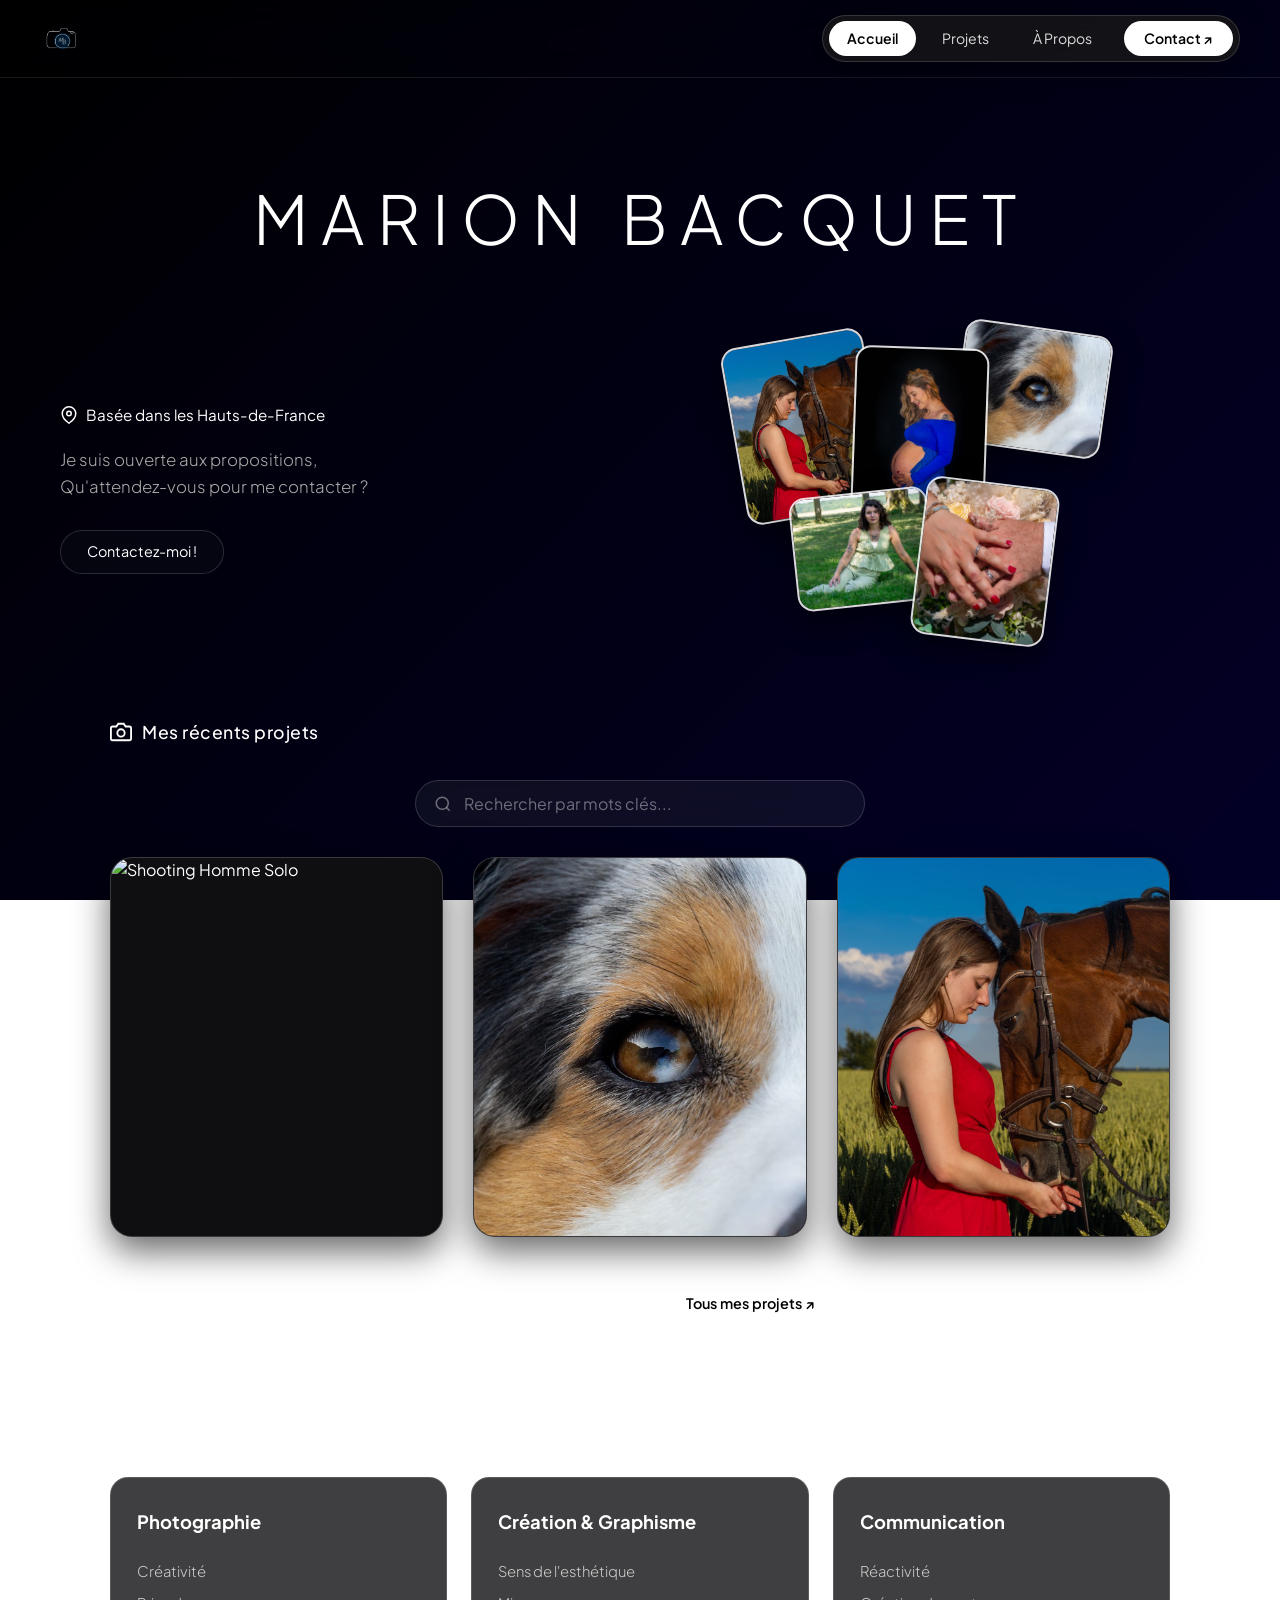
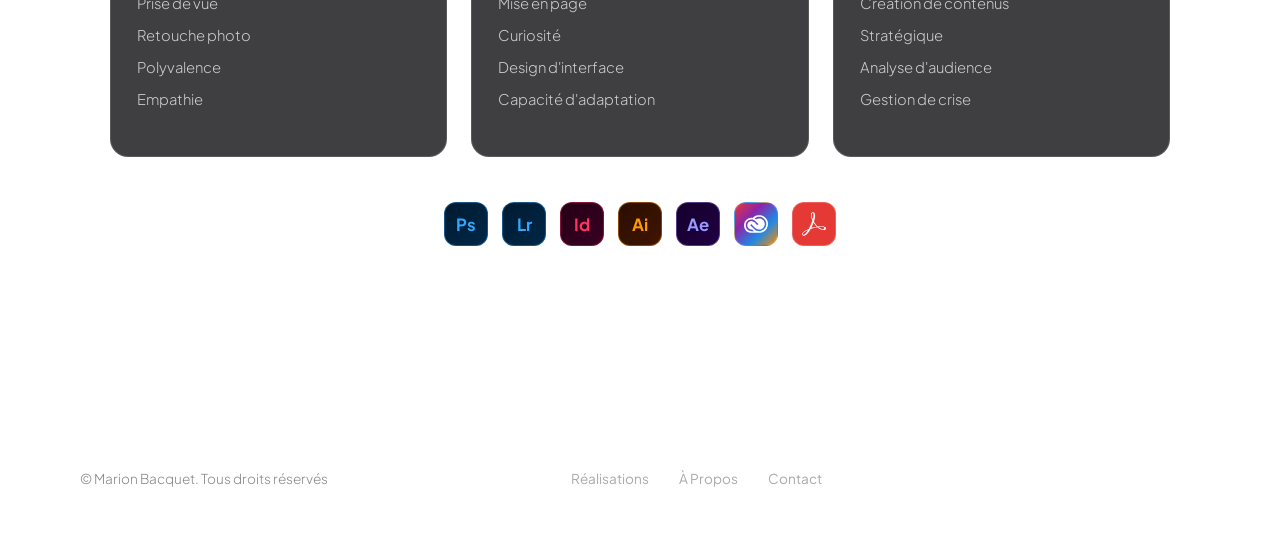
==== commit 9f5a0095: "Noan" ====
--- a/index.html
+++ b/index.html
@@ -2,19 +2,39 @@
 <html lang="fr">
 
 <head>
-    <meta charset="UTF-8">
-    <meta name="viewport" content="width=device-width, initial-scale=1.0">
-    <title>Marion Bacquet - Portfolio</title>
-    <meta name="description"
-        content="Portfolio professionnel de Marion Bacquet. Photographie, Création & Graphisme, et Communication.">
-    <!-- Google Fonts -->
-    <link rel="preconnect" href="https://fonts.googleapis.com">
-    <link rel="preconnect" href="https://fonts.gstatic.com" crossorigin>
-    <link
-        href="https://fonts.googleapis.com/css2?family=Plus+Jakarta+Sans:ital,wght@0,300;0,400;0,500;0,600;0,700;1,400&display=swap"
-        rel="stylesheet">
-    <link rel="stylesheet" href="style.css">
-</head>
+
+    <head>
+        <meta charset="UTF-8" />
+
+        <!-- Balises Open Graph principales -->
+        <meta property="og:type" content="website" />
+        <meta property="og:url" content="https://marionbacquet.com/" />
+        <meta property="og:title" content="Marion Bacquet - Portfolio" />
+        <meta property="og:description" content="Portfolio professionnel de Marion Bacquet." />
+
+        <!-- Image explicite avec ses dimensions -->
+        <meta property="og:image" content="https://marionbacquet.com/assets/og-image.png" />
+        <meta property="og:image:secure_url" content="https://marionbacquet.com/assets/og-image.png" />
+        <meta property="og:image:type" content="image/png" />
+        <meta property="og:image:width" content="1200" />
+        <meta property="og:image:height" content="627" />
+
+        <!-- Carte Twitter / LinkedIn -->
+        <meta name="twitter:card" content="summary_large_image" />
+        <meta name="twitter:image" content="https://marionbacquet.com/assets/og-image.png" />
+
+        <meta name="viewport" content="width=device-width, initial-scale=1.0">
+        <title>Marion Bacquet - Portfolio</title>
+        <meta name="description"
+            content="Portfolio professionnel de Marion Bacquet. Photographie, Création & Graphisme, et Communication.">
+        <!-- Google Fonts -->
+        <link rel="preconnect" href="https://fonts.googleapis.com">
+        <link rel="preconnect" href="https://fonts.gstatic.com" crossorigin>
+        <link
+            href="https://fonts.googleapis.com/css2?family=Plus+Jakarta+Sans:ital,wght@0,300;0,400;0,500;0,600;0,700;1,400&display=swap"
+            rel="stylesheet">
+        <link rel="stylesheet" href="style.css">
+    </head>
 
 <body>
 
@@ -34,16 +54,7 @@
                 <a href="#contact" class="nav-btn-contact">Contact ↗</a>
             </nav>
         </div>
-        <meta property="og:title" content="Portfolio" />
-        <meta property="og:description" content="Mon portfolio" />
-        <meta property="og:image" content="https://marionbacquet.com/assets/og-image.png" />
-        <meta property="og:image:width" content="1200" />
-        <meta property="og:image:height" content="627" />
-        <meta property="og:type" content="website" />
-
-        <!-- Pour forcer l'affichage en grand sur mobile et autres réseaux -->
-        <meta name="twitter:card" content="summary_large_image" />
-        <meta name="twitter:image" content="https://marionbacquet/assets/og-image.png" />
+
     </header>
 
     <main>
@@ -126,7 +137,19 @@
             </div>
 
             <div class="all-projects-grid" id="mainProjectsGrid">
-                <!-- Card 1: Portrait Canin -->
+                <!-- Card 1: Shooting Homme Solo -->
+                <a href="shooting-Noan.html" class="grid-card-interactive" aria-label="Portrait Studio">
+                    <img src="assets/Noan/principal.jpg" alt="Portrait Studio" class="grid-card-photo" loading="lazy"
+                        decoding="async">
+                    <div class="grid-card-glass-hover">
+                        <h3>Portrait Studio</h3>
+                        <p>Séance shooting portrait masculin en solo, capturant l'authenticité et le caractère à travers
+                            la lumière naturelle.</p>
+                        <span class="glass-btn">Voir le projet ↗</span>
+                    </div>
+                </a>
+
+                <!-- Card 2: Portrait Canin -->
                 <a href="shooting-dog.html" class="grid-card-interactive" aria-label="Projet Portrait Canin">
                     <img src="assets/dog_portrait.png" alt="Portrait Canin" class="grid-card-photo" loading="lazy"
                         decoding="async">
@@ -137,7 +160,7 @@
                     </div>
                 </a>
 
-                <!-- Card 2: Shooting Cheval -->
+                <!-- Card 3: Shooting Cheval -->
                 <a href="shooting-cheval.html" class="grid-card-interactive" aria-label="Projet Shooting Cheval">
                     <img src="assets/horse_red_dress.png" alt="Shooting Cheval" class="grid-card-photo" loading="lazy"
                         decoding="async">
@@ -148,23 +171,23 @@
                         <span class="glass-btn">Voir le projet ↗</span>
                     </div>
                 </a>
-
-                <!-- Card 3: Portrait Nature -->
-                <a href="shooting-leslie.html" class="grid-card-interactive" aria-label="Projet Portrait Nature">
-                    <img src="assets/woman_grass.png" alt="Portrait Nature" class="grid-card-photo" loading="lazy"
-                        decoding="async">
-                    <div class="grid-card-glass-hover">
-                        <h3>Portrait Nature</h3>
-                        <p>Shooting portrait en extérieur, dans un cadre très joli.</p>
-                        <span class="glass-btn">Voir le projet ↗</span>
-                    </div>
-                </a>
             </div>
 
             <!-- Foldable Extra Projects Row -->
             <div class="extra-projects-wrapper" id="extraProjects">
                 <div class="all-projects-grid" id="extraProjectsGrid" style="margin-top: 24px;">
-                    <!-- Card 4: Mariage & Alliances -->
+                    <!-- Card 4: Portrait Nature -->
+                    <a href="shooting-leslie.html" class="grid-card-interactive" aria-label="Projet Portrait Nature">
+                        <img src="assets/woman_grass.png" alt="Portrait Nature" class="grid-card-photo" loading="lazy"
+                            decoding="async">
+                        <div class="grid-card-glass-hover">
+                            <h3>Portrait Nature</h3>
+                            <p>Shooting portrait en extérieur, dans un cadre très joli.</p>
+                            <span class="glass-btn">Voir le projet ↗</span>
+                        </div>
+                    </a>
+
+                    <!-- Card 5: Mariage & Alliances -->
                     <a href="shooting-mariage.html" class="grid-card-interactive"
                         aria-label="Projet Mariage & Alliances">
                         <img src="assets/couple_rings.png" alt="Mariage & Alliances" class="grid-card-photo"
@@ -176,7 +199,7 @@
                         </div>
                     </a>
 
-                    <!-- Card 5: Bully On Rocks -->
+                    <!-- Card 6: Bully On Rocks -->
                     <a href="bullyonrocks.html" class="grid-card-interactive" aria-label="Projet Bully On Rocks">
                         <img src="assets/bullyonrocks/tete.jpg" alt="Bully On Rocks" class="grid-card-photo"
                             loading="lazy" decoding="async">
@@ -188,7 +211,7 @@
                         </div>
                     </a>
 
-                    <!-- Card 6: Shooting Maternité -->
+                    <!-- Card 7: Shooting Maternité -->
                     <a href="shooting-maternite.html" class="grid-card-interactive"
                         aria-label="Projet Shooting Maternité">
                         <img src="assets/maternity_blue.png" alt="Shooting Maternité" class="grid-card-photo"
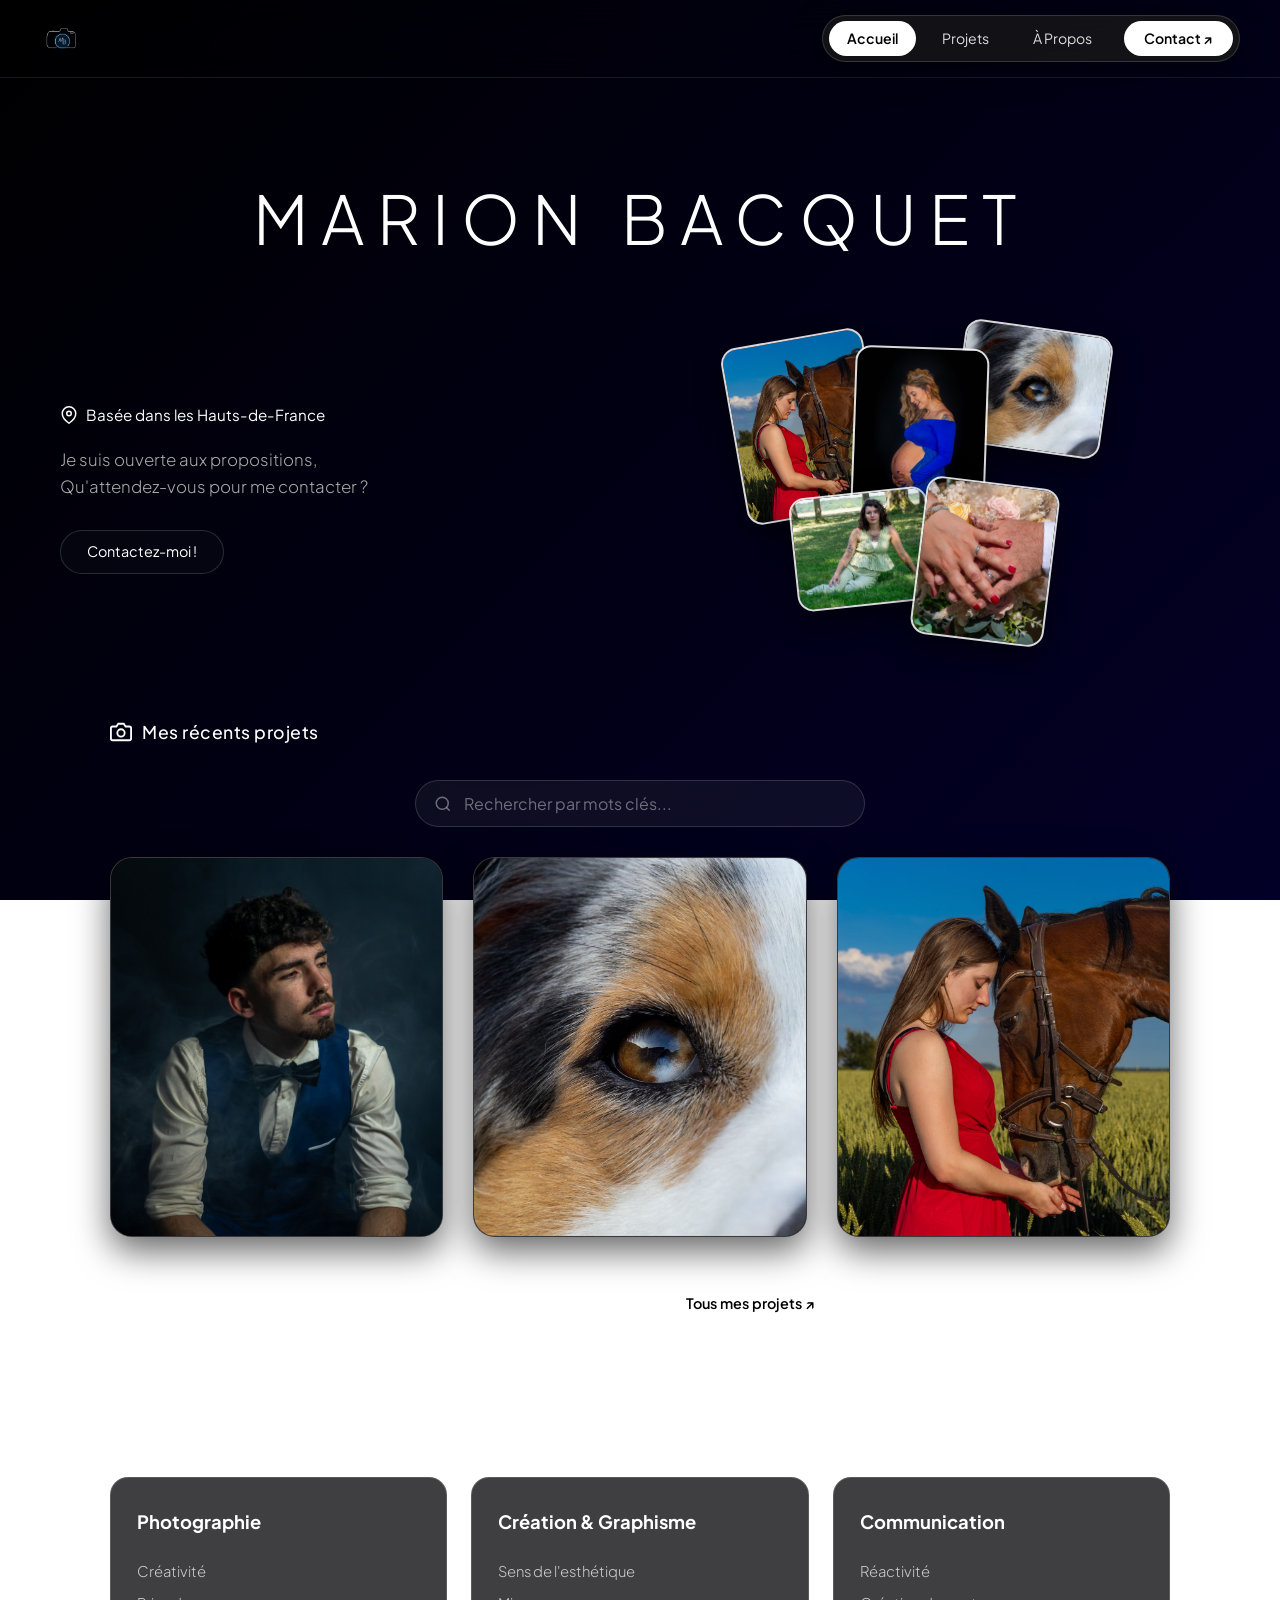
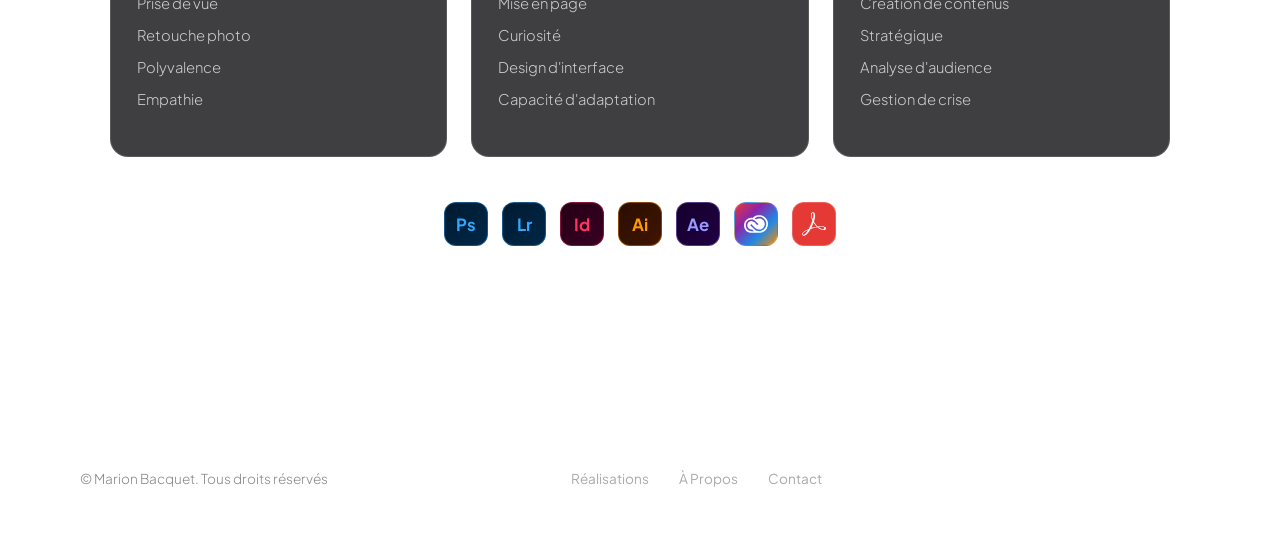
==== commit 3a33739f: "feat: ajout du favicon sur tout le site" ====
--- a/index.html
+++ b/index.html
@@ -2,39 +2,41 @@
 <html lang="fr">
 
 <head>
-
-    <head>
-        <meta charset="UTF-8" />
-
-        <!-- Balises Open Graph principales -->
-        <meta property="og:type" content="website" />
-        <meta property="og:url" content="https://marionbacquet.com/" />
-        <meta property="og:title" content="Marion Bacquet - Portfolio" />
-        <meta property="og:description" content="Portfolio professionnel de Marion Bacquet." />
-
-        <!-- Image explicite avec ses dimensions -->
-        <meta property="og:image" content="https://marionbacquet.com/assets/og-image.png" />
-        <meta property="og:image:secure_url" content="https://marionbacquet.com/assets/og-image.png" />
-        <meta property="og:image:type" content="image/png" />
-        <meta property="og:image:width" content="1200" />
-        <meta property="og:image:height" content="627" />
-
-        <!-- Carte Twitter / LinkedIn -->
-        <meta name="twitter:card" content="summary_large_image" />
-        <meta name="twitter:image" content="https://marionbacquet.com/assets/og-image.png" />
-
-        <meta name="viewport" content="width=device-width, initial-scale=1.0">
-        <title>Marion Bacquet - Portfolio</title>
-        <meta name="description"
-            content="Portfolio professionnel de Marion Bacquet. Photographie, Création & Graphisme, et Communication.">
-        <!-- Google Fonts -->
-        <link rel="preconnect" href="https://fonts.googleapis.com">
-        <link rel="preconnect" href="https://fonts.gstatic.com" crossorigin>
-        <link
-            href="https://fonts.googleapis.com/css2?family=Plus+Jakarta+Sans:ital,wght@0,300;0,400;0,500;0,600;0,700;1,400&display=swap"
-            rel="stylesheet">
-        <link rel="stylesheet" href="style.css">
-    </head>
+    <meta charset="UTF-8" />
+    <meta name="viewport" content="width=device-width, initial-scale=1.0">
+    <title>Marion Bacquet - Portfolio</title>
+    <meta name="description"
+        content="Portfolio professionnel de Marion Bacquet. Photographie, Création & Graphisme, et Communication.">
+
+    <!-- Favicon -->
+    <link rel="icon" type="image/png" href="assets/favicon.png">
+    <link rel="apple-touch-icon" href="assets/favicon.png">
+
+    <!-- Balises Open Graph principales -->
+    <meta property="og:type" content="website" />
+    <meta property="og:url" content="https://marionbacquet.com/" />
+    <meta property="og:title" content="Marion Bacquet - Portfolio" />
+    <meta property="og:description" content="Portfolio professionnel de Marion Bacquet." />
+
+    <!-- Image explicite avec ses dimensions -->
+    <meta property="og:image" content="https://marionbacquet.com/assets/og-image.png" />
+    <meta property="og:image:secure_url" content="https://marionbacquet.com/assets/og-image.png" />
+    <meta property="og:image:type" content="image/png" />
+    <meta property="og:image:width" content="1200" />
+    <meta property="og:image:height" content="627" />
+
+    <!-- Carte Twitter / LinkedIn -->
+    <meta name="twitter:card" content="summary_large_image" />
+    <meta name="twitter:image" content="https://marionbacquet.com/assets/og-image.png" />
+
+    <!-- Google Fonts -->
+    <link rel="preconnect" href="https://fonts.googleapis.com">
+    <link rel="preconnect" href="https://fonts.gstatic.com" crossorigin>
+    <link
+        href="https://fonts.googleapis.com/css2?family=Plus+Jakarta+Sans:ital,wght@0,300;0,400;0,500;0,600;0,700;1,400&display=swap"
+        rel="stylesheet">
+    <link rel="stylesheet" href="style.css">
+</head>
 
 <body>
 
